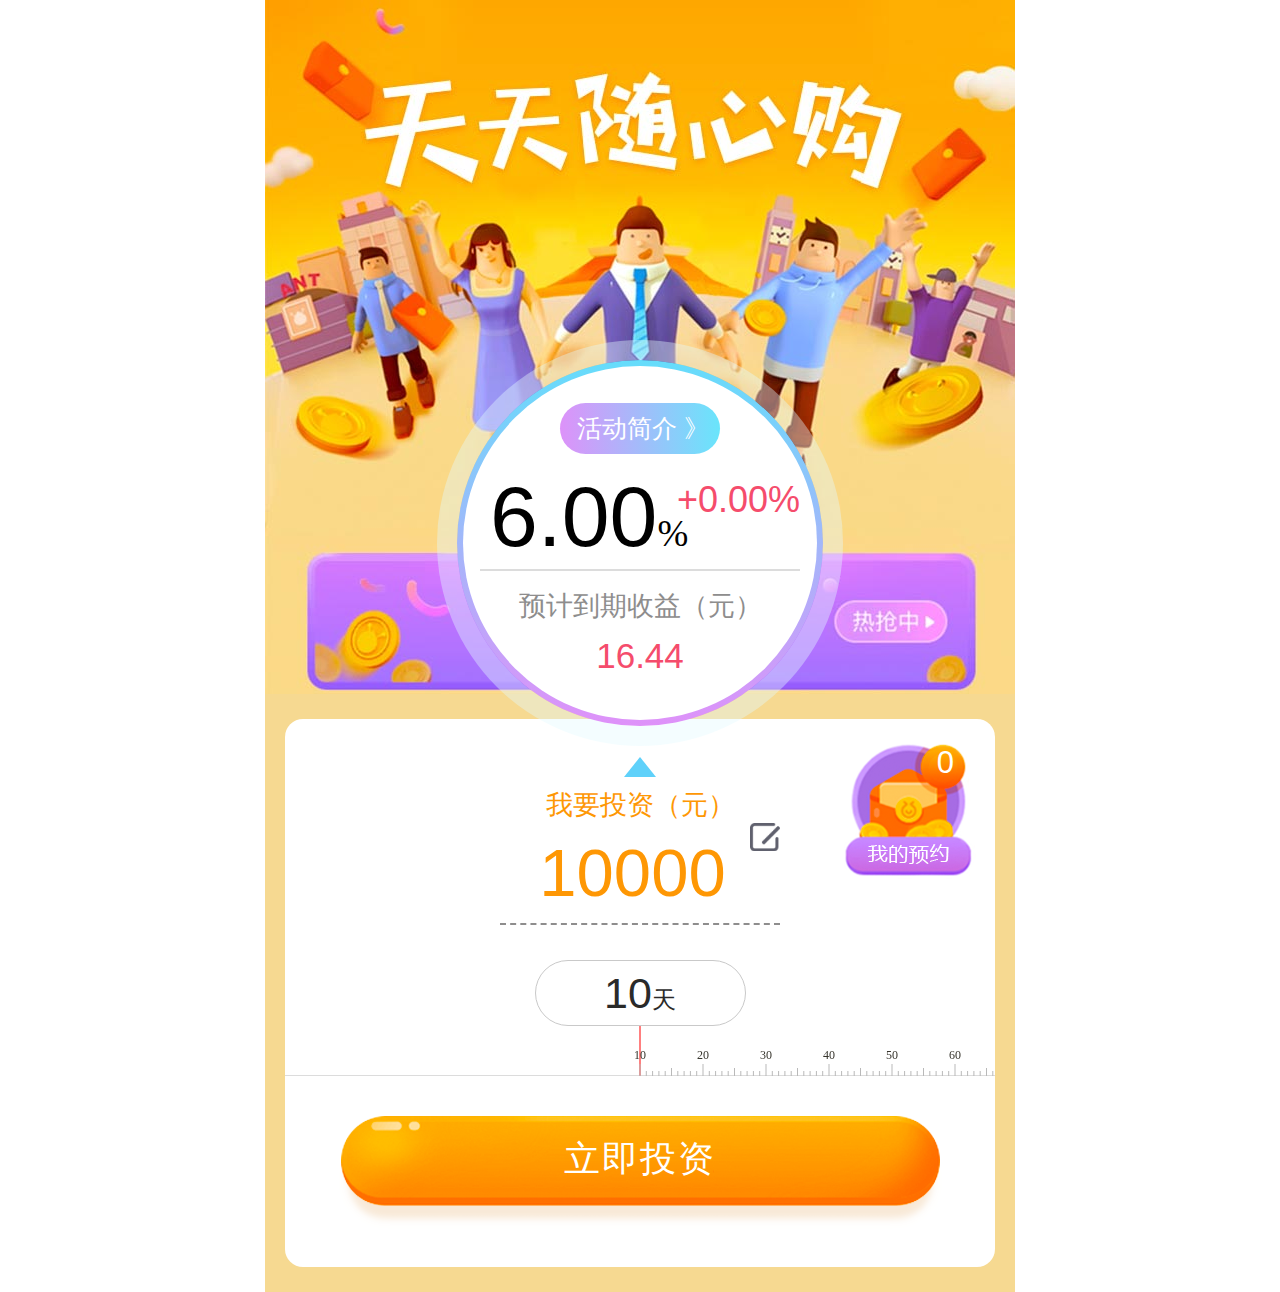
==== suixingo/index.html @ d0e65c21 "Javascript移动端刻度尺插件" ====
<!DOCTYPE html>
<html>
<head>
	<meta charset="UTF-8">
	<title>天天理财随心购</title>
	<meta name="viewport" content="width=device-width, initial-scale=1.0, maximum-scale=1.0, user-scalable=no">
	<link rel="stylesheet" type="text/css" href="style/mycss.css">
	<script type="text/javascript" src='mjs/jquery.min.js'></script>
	<script type="text/javascript" src='mjs/main.js'></script>
</head>
<body>
	<div class="header clearfix">
	    <img src="img/gbanner.jpg">
	    <div class='showpanle'>
	        <div class='artdata'>
			 	<p class="descp">&nbsp;活动简介 》</p>
			 	<div class='yearrate'>
			 	    <span class='ratenum'><i>6.00</i>%</span>
			 	    <span class='jiaxi'>+0.00%</span>
			 	</div>
			 	<p class='earnings'>预计到期收益（元）<br><strong>16.44</strong></p>
		 	</div>
		</div>
	</div>
	<div class="container clearfix">
		<div class="tzpanle">
			<div class='arrow-up'></div>
			<p class='iwilldo'>我要投资（元）</p>
			<div class='tzquota'>
				<input type="number" name="tzquota" value='10000'><i></i>
			</div>
			<div class="myreserve">0</div>
			<div class="record"><span class="red" id="red">10</span>天</div>
			<div class="all" id="box"></div>
			<div id='storemoney' class='btnbg'>立即投资</div>
			<p class='pre_user'><span>135****2399</span>,已登录</p>
		</div>
	</div>

    <!-- 登录弹窗 -->
	<div class='loginpanel'>
		<div class='loginbox'>
			<div class='close'>+</div>
			<p class='ctitle'>登录</p>
            <form name='login'>
            	<input type="tel" name="username" placeholder="请输入您的手机号" maxlength="11">
            	<input type="password" name="userpsd" placeholder="请输入天天理财登录密码">
            </form>
            <a href="javascript:;" class='confirmgo'>登录</a>
		</div>
	</div>
    
    <!-- 确认预约 -->
    <div class="confirmpanel">
    	<div class='yuyuebox'>
    		<div class='yuyuetit'><span>确认预约信息</span><div class='close'>+</div></div>
    		<div class="parameter">
    			<dl>
    				<dt>投资金额：</dt>
    				<dd><span class='quota'></span>元</dd>
    			</dl>
    			<dl>
    				<dt>年化收益：</dt>
    				<dd><span class='interestrate'></span><i class='addrate'></i></dd>
    			</dl>
    		</div>
    		<div class='income'>
    			<dl class="clearfix">
    				<dt>理财期限：</dt><dd><span class='sumdays'></span>天</dd>
    			</dl>
    			<dl class="clearfix">
    				<dt>预期到期收益：</dt><dd><span class='gainval'></span>元</dd>
    			</dl>
    		</div>
    		<p class='yytime'>申请日期：<time class='applytime'></time></p>
    		<p class='prompt'>*预约成功后请保持手机畅通<br>我们将在24小时之内与您联系</p>
    		<div class='lookover btnbg confirmyy'>立即预约</div>
    	</div>
    </div>

	<!-- 预约成功 -->
	<div class="reservepanel">
		<div class="reservebox">
			<div class='close'>+</div>
			<img src="img/reserve.jpg">
			<p class='succmsg'>预约成功!</p>
            <p class='prompt'>*请保持手机畅通<br>我们将在24小时之内与您联系</p>
            <div class='lookover btnbg seemyse'>查看我的预约</div>
		</div>
	</div>

	<!-- 我的预约 -->
	<div class="myreservepanel">
	    <div class="overbox">

    	</div>
	</div>

	<!-- 服务简介 -->
	<div class="synopsispanel clearfix">
		<div class="synopsis">
			<div class='close'>+</div>
			<img src="img/synopsis.png" class='synoptit'>
			<p class='synopinfo'>“天天随心购”服务的主要目的是为天天理财用户提供除常规整月产品外，更多样化的可选产品定制服务。<br>1. 用户可以根据实际资金和时间的配比使用情况，通过预约的方式，购买30天以上任意期限的理财产品（有最低起投标准）；<br>2. 参与线上活动时，因资金情况无法在活动期间内购买的用户，可在活动期间预约线上活动的理财产品，一周内购买可享受同等的活动福利。</p>
			<img src="img/summary01.jpg" class='summarypic01'>
			<img src="img/summary02.jpg" class='summarypic02'>
			<p class='pinfo'>在线上标准整月产品收益下，每增加<b>10天</b>，收益增加<b>0.2%</b>。</p>
			<img src="img/summary02.jpg" class='summarypic03'>
			<p class='pinfo'>通过“天天随心购”预约界面提交购买标的信息，由客服电话回访确认。</p>
			<p class='actbq'>
			    <b>天天理财客服热线：400-900-7767</b><br>
			    <b>官方QQ群 ：479134390</b><br>
			    <b>天天理财官微：微信搜索“天天财富官微”</b>
			</p>
		</div>
	</div>
</body>
<script>
	function HtmlFont(pagewidth){
		var oWidth = document.documentElement.clientWidth || document.body.clientWidth,
		    obHtml = document.getElementsByTagName('html')[0];
		oWidth = Math.min(pagewidth,oWidth);    
		var FontSize = (oWidth/pagewidth)*100;
		obHtml.style.fontSize = FontSize+'px';
	}
	HtmlFont(750);
/*	window.onresize = function(){
		HtmlFont(750);
        var CanvasNode = document.getElementById('Scaleplate');
        CanvasNode.parentNode.removeChild(CanvasNode);
        Scaleplate(
			{
				container : 'box',
				width : document.getElementById('box').offsetWidth,
				height:50,
				background : '#fff',
				start : 10,
				end : 360,
				def : 10,
				unit : 6.3,
				scaleplate : {
					color:'#b9b9b9',
					fontcolor:'#36342c',
					fontfamily:'Microsoft Yahei',
					width : 1
				}
			},
			over
		);
	}*/

	Scaleplate(
		{
			container : 'box',
			width : document.getElementById('box').offsetWidth,
			height:50,
			background : '#fff',
			start : 10,
			end : 360,
			def : 10,
			unit : 6.3,
			scaleplate : {
				color:'#b9b9b9',
				fontcolor:'#36342c',
				fontfamily:'Microsoft Yahei',
				width : 1
			}
		},
		over
	);

	var ShowVale = document.getElementById('red'),
        RateNum = document.querySelector('.ratenum').getElementsByTagName('i')[0],
        RateJia = document.querySelector('.jiaxi'),
        GainNum = document.querySelector('.earnings').getElementsByTagName('strong')[0],
        tzinput = document.getElementsByName('tzquota')[0],
        Mygain = 0, MyRate = 8, MyJiaxi = 0, BenJin = tzinput.value;
    tzinput.onkeyup = function(){
    	BenJin = tzinput.value;
    	over(Number(ShowVale.innerText));console.log(BenJin);
    }
    var ConArr = [
            [10, 0.5, 6, 0],
            [30, 0.3, 7, 1],
            [60, 0.3, 8, 1],
            [90, 0.1, 9, 1],
            [180, 0.1, 10, 1],
            [360, 0, 12, 1]
        ];

	function over(now){
		// console.log(now);
	    ShowVale.innerText = now;
    	for(var i=0; i<ConArr.length; i++){
        	if(now >= ConArr[i][0] ){
        		MyRate = ConArr[i][2];
        		MyJiaxi = Math.floor((now-ConArr[i][0])/10)*ConArr[i][1]+ConArr[i][3];
        	}
        }
        RateNum.innerText = MyRate>=10 ? MyRate+'.0' : MyRate+'.00';
	    RateJia.innerText = '+'+MyJiaxi.toFixed(2)+'%';
        GainNum.innerText = (BenJin/365*now*(MyRate+MyJiaxi)/100).toFixed(2);
	}
</script>
</html>
---- suixingo/style/mycss.css ----
@charset 'utf-8';*{margin:0;padding:0;font-family:"microsoft yahei","Helvetica"}body{max-width:750px;margin:0 auto;position:relative}img{border:none;width:100%;display:block}i{font-style:normal}a{text-decoration:none}a:focus,input:focus,div:focus{outline:none}input{font-family:"microsoft Yahei","Helvetica";border:none}.clearfix::after{clear:both;content:'';display:block;visibility:hidden}.mylayer{color:#fff;opacity:0;padding:.25rem .33rem;font-size:.24rem;background:rgba(0,0,0,0.5);border-radius:.1rem;position:fixed;top:50%;left:50%;z-index:999;transition:opacity .2s linear;z-index:9999}.header{position:relative}.showpanle{background:-moz-linear-gradient(top, #65ddfb, #df91f9);background:-webkit-linear-gradient(top, #65ddfb, #df91f9);background:linear-gradient(top, #65ddfb, #df91f9);border-radius:50%;box-shadow:0 0 0 .2rem rgba(228,249,254,0.4);height:3.66rem;width:3.66rem;position:absolute;margin-left:auto;margin-right:auto;left:0;right:0;top:3.6rem;z-index:2}.showpanle .artdata{background-color:#fff;border-radius:50%;height:3.54rem;width:3.54rem;margin:.06rem;position:absolute}.showpanle .artdata p{text-align:center}.showpanle .artdata .descp{background:-moz-linear-gradient(left, #dd92f9, #69e5fb);background:-webkit-linear-gradient(left, #dd92f9, #69e5fb);background:linear-gradient(left, #dd92f9, #69e5fb);border-radius:.44rem;color:#fff;font-size:.25rem;margin:.37rem auto 0;padding:.09rem 0;width:1.6rem}.showpanle .artdata .yearrate{border-bottom:.02rem solid #dcdcdc;margin:0 auto;position:relative;width:3.2rem}.showpanle .artdata .yearrate .ratenum{font-size:.37rem;font-family:'Vrinda'}.showpanle .artdata .yearrate .ratenum i{font-size:.86rem;margin-left:.1rem}.showpanle .artdata .yearrate .jiaxi{color:#f54c6c;font-size:.36rem;position:absolute;top:.25rem;right:0}.showpanle .artdata .earnings{font-size:.27rem;color:#8e8d8d;line-height:.5rem;margin-top:.1rem}.showpanle .artdata .earnings strong{color:#f54c6c;font-weight:normal;font-size:.35rem}.container{background:#f6d991;padding:.25rem 0}.tzpanle{background-color:#fff;border-radius:.18rem;margin:0 auto;padding:.38rem 0;position:relative;width:7.1rem}.tzpanle .arrow-up{border-bottom:.2rem solid #5fd1fa;border-left:.16rem solid transparent;border-right:.16rem solid transparent;height:0;margin:0 auto;width:0}.tzpanle .iwilldo{color:#fe9704;font-size:.27rem;text-align:center;margin:.1rem 0}.tzpanle .tzquota{border-bottom:.02rem dashed #8e8d8d;width:2.8rem;margin:0 auto;position:relative;padding-bottom:.1rem}.tzpanle .tzquota input[type='number']{font-size:.67rem;color:#fe9704;display:block;line-height:.8rem;text-align:center;width:100%}.tzpanle .tzquota i{background:url(../img/edit.png) no-repeat;background-size:100% auto;display:inline-block;height:.28rem;position:absolute;top:-0.1rem;right:0;width:.3rem}.tzpanle .myreserve{background:url(../img/reserve.png) no-repeat;background-size:cover;color:#fff;font-size:.31rem;text-align:right;height:1.35rem;position:absolute;top:.19rem;right:.18rem;padding-right:.23rem;padding-top:.07rem;width:1.1rem}.tzpanle .record{border-radius:.64rem;border:1px solid #c9c9c9;color:#2a2a29;font-size:.24rem;height:.64rem;line-height:.64rem;margin:.35rem auto 0;text-align:center;width:2.09rem}.tzpanle .record span{font-size:.43rem}.tzpanle .all{width:100%;overflow-x:hidden;margin:0 auto;padding-bottom:.4rem;position:relative;overflow:visible;-webkit-transform:translateZ(0)}.tzpanle #Scaleplate{display:block}.tzpanle #storemoney{font-size:.36rem;line-height:.85rem}.tzpanle .pre_user{color:#9f9f9f;font-size:.26rem;text-align:center;display:none}.tzpanle .hadlogin{display:block}.btnbg{background:url(../img/btnbg.png) no-repeat;background-size:100% auto;color:#fff;height:1.13rem;letter-spacing:.02rem;margin:0 auto;text-align:center;width:6.03rem}.loginpanel,.reservepanel,.confirmpanel,.myreservepanel,.synopsispanel{display:-webkit-flex;display:-webkit-box;display:flex;justify-content:center;align-items:center;background:rgba(16,16,15,0.6);height:100%;left:100%;position:fixed;top:0;width:100%;z-index:5;-moz-transition:left .2s;-webkit-transition:left .2s;-o-transition:left .2s;-ms-transition:left .2s;transition:left .2s}.loginbox{background:rgba(254,168,3,0.85);box-shadow:0 0 0 .05rem rgba(255,255,255,0.4);position:relative;width:6.92rem}.loginbox .ctitle{color:#fff;font-size:.43rem;margin:.36rem 0 .36rem;text-align:center}.loginbox form[name='login']{border:.05rem solid #ebba59;border-radius:.04rem;height:1.96rem;margin:0 auto;width:5.84rem}.loginbox form[name='login'] input{background-color:#fae2b1;background-repeat:no-repeat;background-size:.39rem .39rem;background-position:.22rem center;height:.96rem;padding-left:.84rem;font-size:.3rem;display:block;width:5rem}.loginbox form[name='login'] input[name='username']{background-image:url(../img/name-icon.png);margin-bottom:.04rem}.loginbox form[name='login'] input[name='userpsd']{background-image:url(../img/psd-icon.png)}.loginbox .confirmgo{background-color:#2c99ff;border-radius:.05rem;color:#fff;display:block;font-size:.32rem;height:.92rem;line-height:.91rem;margin:.28rem auto .64rem;text-align:center;width:5.93rem}.yuyuebox{background-color:#fff;margin:0 auto;width:7rem;padding-bottom:.1rem}.yuyuebox .yuyuetit{background:-moz-linear-gradient(top, #de95f9, #8d63f6);background:-webkit-linear-gradient(top, #de95f9, #8d63f6);background:linear-gradient(top, #de95f9, #8d63f6);height:.84rem;position:relative}.yuyuebox .yuyuetit span{border:1px solid #fff;border-radius:.03rem;color:#fff;display:inline-block;font-size:.28rem;left:.25rem;padding:.1rem;position:absolute;top:.18rem;line-height:.28rem}.yuyuebox .parameter{border-bottom:1px solid #dadada;height:1.72rem}.yuyuebox .parameter dl{float:left;height:1.25rem;margin-top:.25rem;padding:0 .27rem 0 .24rem;width:2.97rem}.yuyuebox .parameter dl:first-child{border-right:1px solid #dadada}.yuyuebox .parameter dl dt{font-size:.24rem;color:#878787;margin-top:-0.05rem}.yuyuebox .parameter dl dd{color:#434343;text-align:right;font-size:.26rem;margin-top:.15rem}.yuyuebox .parameter dl dd span{font-size:.56rem}.yuyuebox .parameter dl dd i{color:#eb4940;vertical-align:top}.yuyuebox .income{border-bottom:1px dashed #dadada;font-size:.28rem;height:.75rem;padding:.35rem 0;text-align:right}.yuyuebox .income dl:last-child{margin-top:.1rem}.yuyuebox .income dt{color:#878787;float:left;padding-right:.1rem;width:3.25rem}.yuyuebox .income dd{color:#434343;width:2rem;float:left}.yuyuebox .yytime{color:#878787;font-size:.26rem;margin:.2rem 0;padding-right:.15rem;text-align:right}.yuyuebox .yytime time{color:#434343}.reservebox{background-color:#fff;border-radius:.2rem;margin:0 auto;position:relative;width:6.68rem}.reservebox img{height:2.31rem;margin:.75rem auto .05rem;width:2.27rem}.reservebox p{text-align:center}.reservebox .succmsg{color:#646464;font-size:.36rem}.prompt{color:#ffa10c;font-size:.26rem;margin:.4rem 0 .3rem;text-align:center}.lookover{font-size:.32rem;line-height:.9rem;margin-bottom:.2rem}.close{-webkit-transform:rotate(45deg);-moz-transform:rotate(45deg);-ms-transform:rotate(45deg);-o-transform:rotate(45deg);transform:rotate(45deg);color:#fff;cursor:pointer;font-size:.72rem;position:absolute;right:.1rem;top:-0.1rem}.reservebox .close,.synopsis .close{color:#979797}.myreservepanel .overbox{height:9.5rem;overflow-y:scroll;overflow-x:hidden}.myreservepanel .overbox .yuyuebox{margin-bottom:.25rem}.myreservepanel .overbox .yuyuebox:last-child{margin-bottom:0}.synopsis{background-color:#fff;border-radius:.2rem;height:9rem;overflow-y:scroll;overflow-x:hidden;margin:.66rem auto;padding:.5rem .38rem;position:relative;width:6.24rem}.synopsis img.synoptit{margin:0 auto;width:3.72rem}.synopsis .synopinfo{font-size:.26rem;color:#767676;line-height:.45rem;margin:.3rem 0 .2rem;text-align:justify}.synopsis .summarypic02,.synopsis .summarypic03{margin:.1rem 0}.synopsis .pinfo{color:#865400;font-size:.23rem;line-height:.4rem}.synopsis .actbq{color:#565655;font-size:.24rem;text-align:right;line-height:.45rem;margin-top:.3rem}.showthis{left:0;-moz-transition:left .2s;-webkit-transition:left .2s;-o-transition:left .2s;-ms-transition:left .2s;transition:left .2s}
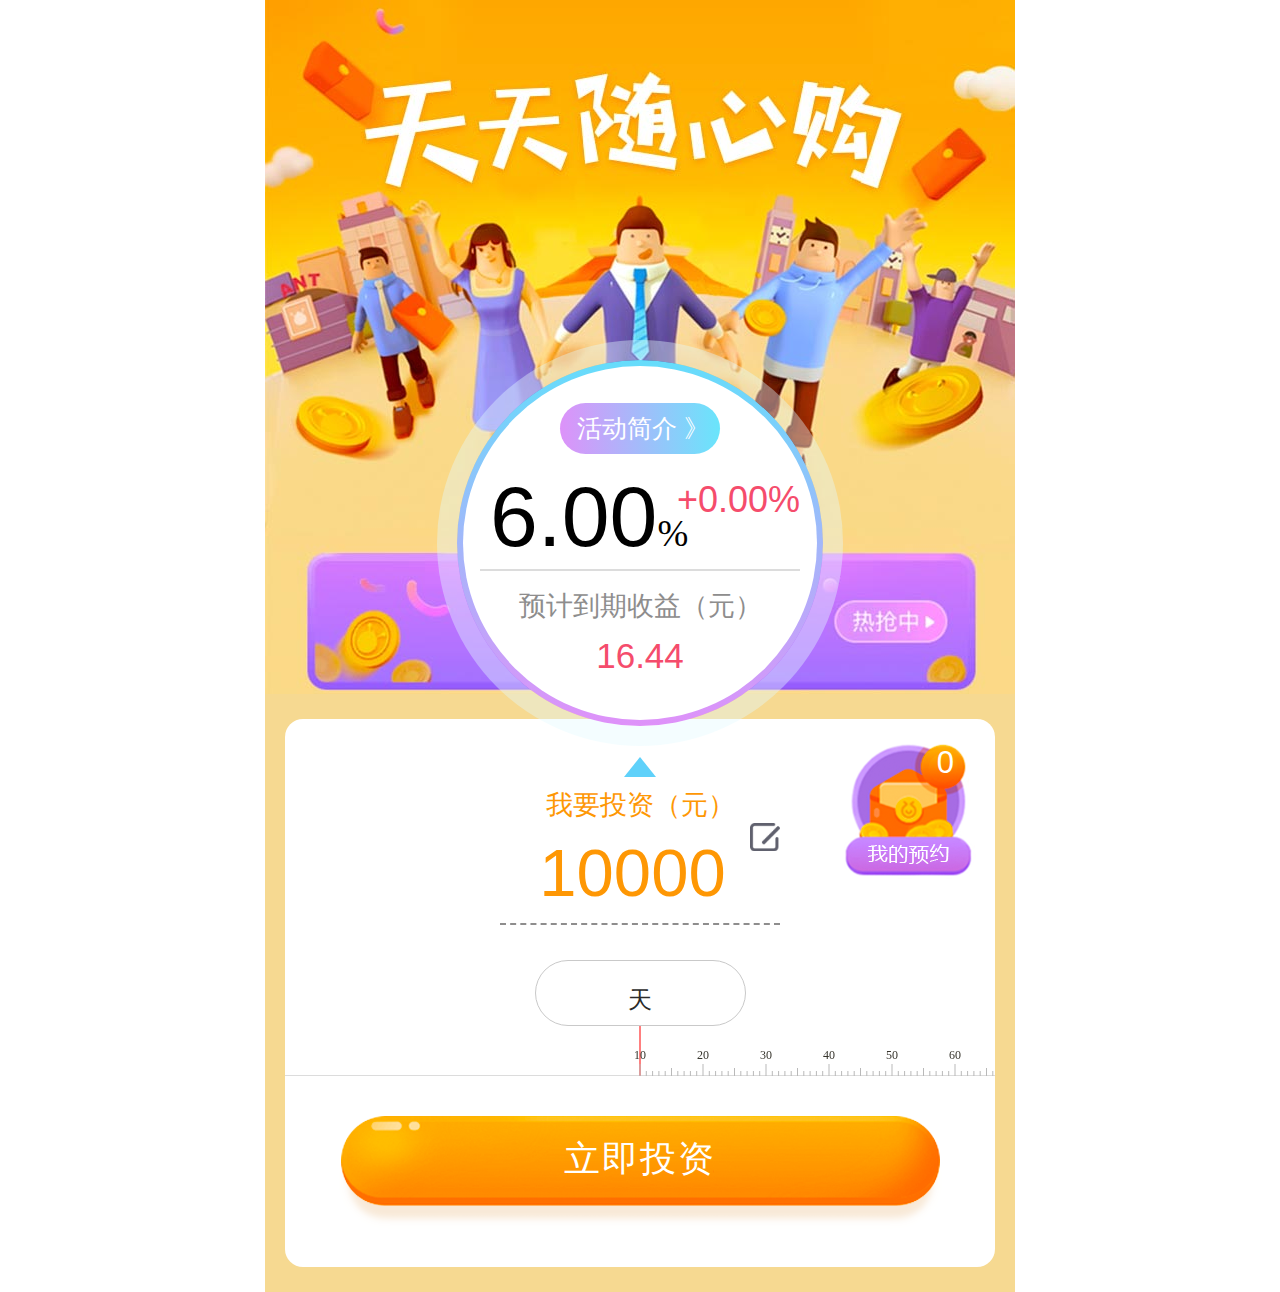
==== commit cc8f8bb5: "随心购demo" ====
--- a/suixingo/index.html
+++ b/suixingo/index.html
@@ -30,7 +30,7 @@
 				<input type="number" name="tzquota" value='10000'><i></i>
 			</div>
 			<div class="myreserve">0</div>
-			<div class="record"><span class="red" id="red">10</span>天</div>
+			<div class="record"><span class="red" id="red"></span>天</div>
 			<div class="all" id="box"></div>
 			<div id='storemoney' class='btnbg'>立即投资</div>
 			<p class='pre_user'><span>135****2399</span>,已登录</p>
@@ -167,39 +167,42 @@
 			}
 		},
 		over
-	);
-
-	var ShowVale = document.getElementById('red'),
-        RateNum = document.querySelector('.ratenum').getElementsByTagName('i')[0],
-        RateJia = document.querySelector('.jiaxi'),
-        GainNum = document.querySelector('.earnings').getElementsByTagName('strong')[0],
-        tzinput = document.getElementsByName('tzquota')[0],
-        Mygain = 0, MyRate = 8, MyJiaxi = 0, BenJin = tzinput.value;
-    tzinput.onkeyup = function(){
-    	BenJin = tzinput.value;
-    	over(Number(ShowVale.innerText));console.log(BenJin);
+	); 
+        
+    var Tzinp = document.getElementsByName('tzquota')[0];    
+    Tzinp.onkeyup = function(){
+    	var BenJin = this.value,
+    	    ShowVale = document.getElementById('red');
+    	over(Number(ShowVale.innerText),BenJin);
     }
-    var ConArr = [
-            [10, 0.5, 6, 0],
-            [30, 0.3, 7, 1],
-            [60, 0.3, 8, 1],
-            [90, 0.1, 9, 1],
-            [180, 0.1, 10, 1],
-            [360, 0, 12, 1]
-        ];
-
-	function over(now){
-		// console.log(now);
+    
+
+	function over(now,b,r,j){
+		console.log(now);
+		var ShowVale = document.getElementById('red'),
+		    RateNum = document.querySelector('.ratenum').getElementsByTagName('i')[0],
+		    RateJia = document.querySelector('.jiaxi'),
+		    GainNum = document.querySelector('.earnings').getElementsByTagName('strong')[0],
+		    tzinput = document.getElementsByName('tzquota')[0],
+		    b = tzinput.value,
+		    ConArr = [
+	            [10, 0.5, 6, 0],
+	            [30, 0.3, 7, 1],
+	            [60, 0.3, 8, 1],
+	            [90, 0.1, 9, 1],
+	            [180, 0.1, 10, 1],
+	            [360, 0, 12, 1]
+	        ];
 	    ShowVale.innerText = now;
     	for(var i=0; i<ConArr.length; i++){
         	if(now >= ConArr[i][0] ){
-        		MyRate = ConArr[i][2];
-        		MyJiaxi = Math.floor((now-ConArr[i][0])/10)*ConArr[i][1]+ConArr[i][3];
+        		r = ConArr[i][2];
+        		j = Math.floor((now-ConArr[i][0])/10)*ConArr[i][1]+ConArr[i][3];
         	}
         }
-        RateNum.innerText = MyRate>=10 ? MyRate+'.0' : MyRate+'.00';
-	    RateJia.innerText = '+'+MyJiaxi.toFixed(2)+'%';
-        GainNum.innerText = (BenJin/365*now*(MyRate+MyJiaxi)/100).toFixed(2);
+        RateNum.innerText = r>=10 ? r+'.0' : r+'.00';
+	    RateJia.innerText = '+'+j.toFixed(2)+'%';
+        GainNum.innerText = (b/365*now*(r+j)/100).toFixed(2);
 	}
 </script>
 </html>